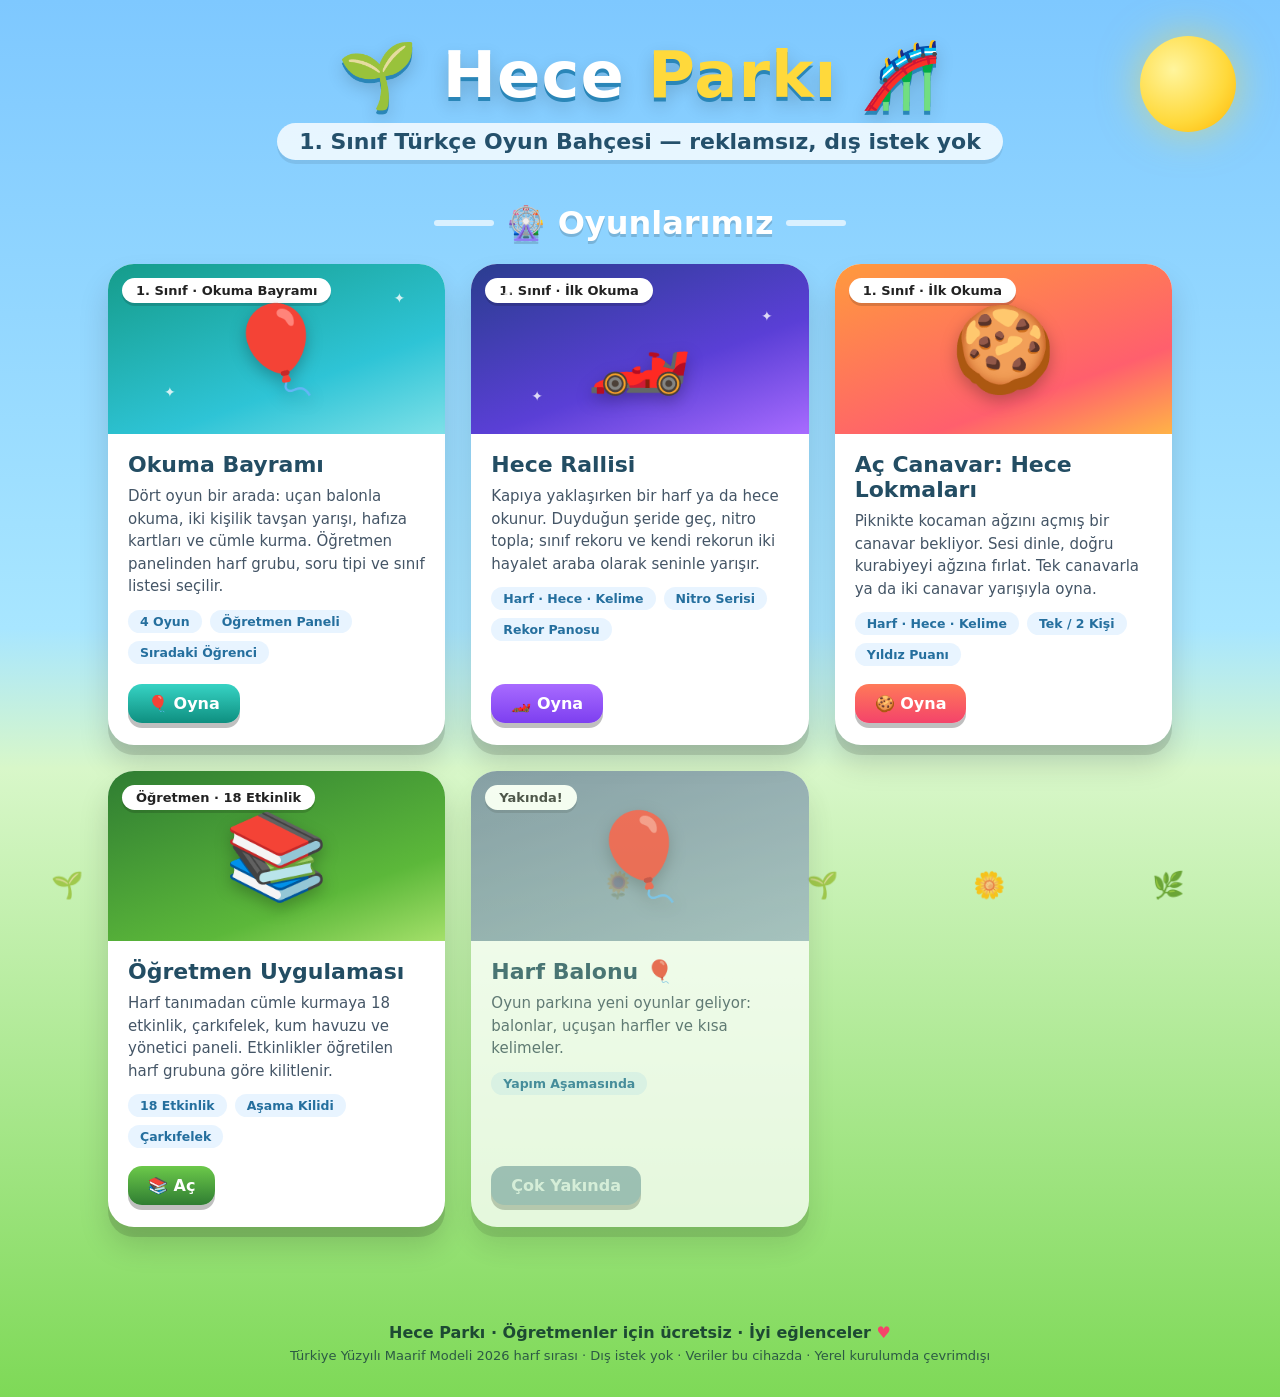
==== index.html @ dbef3a04 "Hece Parki 1.0: 18 etkinlik, statik site ve GitHub Pages" ====
<!DOCTYPE html>
<html lang="tr">
<head>
<meta charset="UTF-8">
<meta name="viewport" content="width=device-width, initial-scale=1.0">
<meta name="theme-color" content="#7ec8ff">
<link rel="stylesheet" href="assets/font.css">
<title>Hece Parkı — 1. Sınıf Türkçe Oyunları</title>
<style>
  :root{
    --gok:#7ec8ff; --gok2:#a8e6ff;
    --cimen:#7ed957; --cimen2:#5cb83a;
    --kirmizi:#ff5f6d; --sari:#ffd93b; --yesil:#4bd37b; --mor:#a86bff; --turkuaz:#2ec4d6;
    --koyu:#234d63;
  }
  *{margin:0;padding:0;box-sizing:border-box;-webkit-tap-highlight-color:transparent}
  html{scroll-behavior:smooth}
  body{
    font-family:var(--dik-temel,"Segoe UI",system-ui,-apple-system,"Noto Sans",sans-serif);
    background:linear-gradient(180deg,var(--gok) 0%,var(--gok2) 45%,#d8f7c9 55%,var(--cimen) 100%);
    min-height:100vh; color:var(--koyu); overflow-x:hidden;
  }
  /* Güneş ve bulutlar */
  .sun{position:fixed;top:36px;right:44px;width:96px;height:96px;border-radius:50%;
    background:radial-gradient(circle at 35% 35%,#fff59d,#ffd93b 60%,#ffb300);box-shadow:0 0 40px #ffd93b88;z-index:0;
    animation:spin 24s linear infinite}
  @keyframes spin{to{transform:rotate(360deg)}}
  .cloud{position:fixed;background:#fff;border-radius:60px;opacity:.9;z-index:0;animation:yuru linear infinite}
  .cloud::before,.cloud::after{content:"";position:absolute;background:#fff;border-radius:50%}
  .cloud.c1{width:120px;height:44px;top:70px;left:-140px;animation-duration:60s}
  .cloud.c1::before{width:60px;height:60px;top:-26px;left:18px}
  .cloud.c1::after{width:44px;height:44px;top:-18px;left:64px}
  .cloud.c2{width:90px;height:34px;top:150px;left:-120px;animation-duration:85s;transform:scale(.8)}
  .cloud.c2::before{width:44px;height:44px;top:-20px;left:14px}
  .cloud.c2::after{width:32px;height:32px;top:-14px;left:50px}
  @keyframes yuru{to{transform:translateX(calc(100vw + 160px))}}

  header{position:relative;z-index:2;text-align:center;padding:38px 16px 6px}
  .logo{font-size:clamp(38px,7vw,64px);font-weight:800;color:#fff;
    text-shadow:0 4px 0 #2a86b8,0 8px 18px rgba(0,0,0,.18);letter-spacing:1px}
  .logo span{color:var(--sari)}
  .slogan{font-size:clamp(16px,2.5vw,22px);color:#24506b;font-weight:600;background:#ffffffcc;
    display:inline-block;padding:6px 22px;border-radius:999px;box-shadow:0 4px 0 rgba(0,0,0,.08);margin-top:10px}

  main{position:relative;z-index:2;max-width:1100px;margin:0 auto;padding:30px 18px 70px}
  .section-title{display:flex;align-items:center;gap:12px;justify-content:center;margin:8px 0 22px}
  .section-title h2{font-size:clamp(22px,4vw,32px);color:#fff;text-shadow:0 3px 0 rgba(0,0,0,.15)}
  .section-title .cizgi{height:6px;width:60px;border-radius:3px;background:#ffffffaa}

  .kartlar{display:grid;grid-template-columns:repeat(auto-fit,minmax(300px,1fr));gap:26px}
  .oyun-karti{
    background:#fff;border-radius:26px;overflow:hidden;cursor:pointer;position:relative;
    box-shadow:0 10px 0 rgba(0,0,0,.12),0 18px 30px rgba(0,0,0,.15);
    transition:transform .18s ease, box-shadow .18s ease; text-decoration:none; color:inherit;
    display:flex;flex-direction:column}
  .oyun-karti:hover{transform:translateY(-8px) rotate(-.5deg);box-shadow:0 14px 0 rgba(0,0,0,.12),0 26px 40px rgba(0,0,0,.2)}
  .oyun-karti:active{transform:translateY(-2px)}
  .oyun-karti:focus-visible{outline:4px solid #1b6ca8;outline-offset:4px}
  .k-resim{height:170px;display:flex;align-items:center;justify-content:center;position:relative;overflow:hidden}
  .k-resim .gorsel{font-size:84px;filter:drop-shadow(0 6px 8px rgba(0,0,0,.25));transition:transform .25s}
  .oyun-karti:hover .gorsel{transform:scale(1.15) rotate(-6deg)}
  .k-roket{background:linear-gradient(160deg,#2a3d8f,#5a3fd6 60%,#a86bff)}
  .k-canavar{background:linear-gradient(160deg,#ff9a3d,#ff5f6d 70%,#ffb347)}
  .k-bayram{background:linear-gradient(160deg,#159c8a,#2ec4d6 65%,#7ee0e8)}
  .k-uygulama{background:linear-gradient(160deg,#2f7d32,#5cb83a 70%,#a4e06a)}
  .k-yakinda{background:linear-gradient(160deg,#6b8398,#9db4c4)}
  .roket-yildiz{position:absolute;color:#fff;font-size:14px;opacity:.8;animation:paril 2.4s ease-in-out infinite}
  @keyframes paril{0%,100%{opacity:.3;transform:scale(.7)}50%{opacity:1;transform:scale(1.2)}}
  .k-etiket{position:absolute;top:14px;left:14px;background:#fff;border-radius:999px;padding:5px 14px;
    font-weight:800;font-size:13px;color:#222;box-shadow:0 3px 0 rgba(0,0,0,.15)}
  .k-alt{padding:18px 20px 22px;flex:1;display:flex;flex-direction:column;gap:8px}
  .k-alt h3{font-size:22px;font-weight:800}
  .k-alt p{font-size:15px;line-height:1.5;color:#456}
  .k-ozellikler{display:flex;flex-wrap:wrap;gap:8px;margin-top:4px;list-style:none}
  .ozellik{background:#e8f4ff;color:#256f9e;border-radius:999px;padding:4px 12px;font-size:12.5px;font-weight:700}
  .k-alt .buton-yer{margin-top:auto;padding-top:10px}
  .mini-buton{display:inline-flex;align-items:center;gap:8px;border:none;border-radius:14px;
    padding:10px 20px;font-family:inherit;font-weight:800;font-size:16px;color:#fff;box-shadow:0 5px 0 rgba(0,0,0,.25)}
  .b-roket{background:linear-gradient(180deg,#a86bff,#7d3ff0)}
  .b-canavar{background:linear-gradient(180deg,#ff7a59,#f4436a)}
  .b-bayram{background:linear-gradient(180deg,#37d3c4,#0e8f80)}
  .b-uygulama{background:linear-gradient(180deg,#6cc94a,#2f7d32)}
  .b-soluk{background:#9db4c4;color:#e9f2f7}

  footer{position:relative;z-index:2;text-align:center;padding:26px 16px 34px;color:#1d4a33;font-weight:600}
  footer .kalp{color:#f4436a}
  footer .not{display:block;margin-top:6px;font-size:13px;font-weight:500;color:#2c5a44}
  .zemin-cimleri{position:fixed;bottom:0;left:0;right:0;height:56px;z-index:1;pointer-events:none}
  .cim{position:absolute;bottom:0;font-size:26px;opacity:.85}
  @media (prefers-reduced-motion: reduce){
    *,*::before,*::after{animation-duration:.001ms !important;animation-iteration-count:1 !important;transition-duration:.001ms !important}
    .sun,.cloud,.roket-yildiz{animation:none !important}
  }
</style>
</head>
<body>
  <div class="sun" aria-hidden="true"></div>
  <div class="cloud c1" aria-hidden="true"></div>
  <div class="cloud c2" aria-hidden="true"></div>
  <div class="zemin-cimleri" aria-hidden="true">
    <span class="cim" style="left:4%">🌱</span><span class="cim" style="left:16%">🌼</span>
    <span class="cim" style="left:31%">🌿</span><span class="cim" style="left:47%">🌻</span>
    <span class="cim" style="left:63%">🌱</span><span class="cim" style="left:76%">🌼</span>
    <span class="cim" style="left:90%">🌿</span>
  </div>

  <header>
    <div class="logo">🌱 Hece <span>Parkı</span> 🎢</div>
    <div class="slogan">1. Sınıf Türkçe Oyun Bahçesi — reklamsız, dış istek yok</div>
  </header>

  <main>
    <div class="section-title">
      <div class="cizgi" aria-hidden="true"></div><h2>🎡 Oyunlarımız</h2><div class="cizgi" aria-hidden="true"></div>
    </div>

    <div class="kartlar">
      <a class="oyun-karti" href="okuma-bayrami-1-sinif.html">
        <div class="k-resim k-bayram">
          <span class="k-etiket">1. Sınıf · Okuma Bayramı</span>
          <span class="roket-yildiz" style="top:26px;right:40px">✦</span>
          <span class="roket-yildiz" style="bottom:34px;left:56px">✦</span>
          <div class="gorsel">🎈</div>
        </div>
        <div class="k-alt">
          <h3>Okuma Bayramı</h3>
          <p>Dört oyun bir arada: uçan balonla okuma, iki kişilik tavşan yarışı, hafıza kartları ve cümle kurma. Öğretmen panelinden harf grubu, soru tipi ve sınıf listesi seçilir.</p>
          <ul class="k-ozellikler">
            <li class="ozellik">4 Oyun</li>
            <li class="ozellik">Öğretmen Paneli</li>
            <li class="ozellik">Sıradaki Öğrenci</li>
          </ul>
          <div class="buton-yer">
            <span class="mini-buton b-bayram">🎈 Oyna</span>
          </div>
        </div>
      </a>

      <a class="oyun-karti" href="oyunlar/hece-rallisi/index.html">
        <div class="k-resim k-roket">
          <span class="k-etiket">1. Sınıf · İlk Okuma</span>
          <span class="roket-yildiz" style="top:22px;left:30px">✦</span>
          <span class="roket-yildiz" style="top:44px;right:36px">✦</span>
          <span class="roket-yildiz" style="bottom:30px;left:60px">✦</span>
          <div class="gorsel">🏎️</div>
        </div>
        <div class="k-alt">
          <h3>Hece Rallisi</h3>
          <p>Kapıya yaklaşırken bir harf ya da hece okunur. Duyduğun şeride geç, nitro topla; sınıf rekoru ve kendi rekorun iki hayalet araba olarak seninle yarışır.</p>
          <ul class="k-ozellikler">
            <li class="ozellik">Harf · Hece · Kelime</li>
            <li class="ozellik">Nitro Serisi</li>
            <li class="ozellik">Rekor Panosu</li>
          </ul>
          <div class="buton-yer">
            <span class="mini-buton b-roket">🏎️ Oyna</span>
          </div>
        </div>
      </a>

      <a class="oyun-karti" href="oyunlar/ac-canavar/index.html">
        <div class="k-resim k-canavar">
          <span class="k-etiket">1. Sınıf · İlk Okuma</span>
          <div class="gorsel">🍪</div>
        </div>
        <div class="k-alt">
          <h3>Aç Canavar: Hece Lokmaları</h3>
          <p>Piknikte kocaman ağzını açmış bir canavar bekliyor. Sesi dinle, doğru kurabiyeyi ağzına fırlat. Tek canavarla ya da iki canavar yarışıyla oyna.</p>
          <ul class="k-ozellikler">
            <li class="ozellik">Harf · Hece · Kelime</li>
            <li class="ozellik">Tek / 2 Kişi</li>
            <li class="ozellik">Yıldız Puanı</li>
          </ul>
          <div class="buton-yer">
            <span class="mini-buton b-canavar">🍪 Oyna</span>
          </div>
        </div>
      </a>

      <a class="oyun-karti" href="uygulama/index.html">
        <div class="k-resim k-uygulama">
          <span class="k-etiket">Öğretmen · 18 Etkinlik</span>
          <div class="gorsel">📚</div>
        </div>
        <div class="k-alt">
          <h3>Öğretmen Uygulaması</h3>
          <p>Harf tanımadan cümle kurmaya 18 etkinlik, çarkıfelek, kum havuzu ve yönetici paneli. Etkinlikler öğretilen harf grubuna göre kilitlenir.</p>
          <ul class="k-ozellikler">
            <li class="ozellik">18 Etkinlik</li>
            <li class="ozellik">Aşama Kilidi</li>
            <li class="ozellik">Çarkıfelek</li>
          </ul>
          <div class="buton-yer">
            <span class="mini-buton b-uygulama">📚 Aç</span>
          </div>
        </div>
      </a>

      <div class="oyun-karti" style="opacity:.75;cursor:default">
        <div class="k-resim k-yakinda">
          <span class="k-etiket">Yakında!</span>
          <div class="gorsel">🎈</div>
        </div>
        <div class="k-alt">
          <h3>Harf Balonu 🎈</h3>
          <p>Oyun parkına yeni oyunlar geliyor: balonlar, uçuşan harfler ve kısa kelimeler.</p>
          <ul class="k-ozellikler">
            <li class="ozellik">Yapım Aşamasında</li>
          </ul>
          <div class="buton-yer">
            <span class="mini-buton b-soluk">Çok Yakında</span>
          </div>
        </div>
      </div>
    </div>
  </main>

  <footer>
    <p>Hece Parkı · Öğretmenler için ücretsiz · İyi eğlenceler <span class="kalp">♥</span></p>
    <span class="not">Türkiye Yüzyılı Maarif Modeli 2026 harf sırası · Dış istek yok · Veriler bu cihazda · Yerel kurulumda çevrimdışı</span>
  </footer>
</body>
</html>
---- assets/font.css ----
/* TTKB Dik Temel Abece — yerel kurulum için.
   Telif: Prof. Namık Kemal Sarıkavak / TTKB. Bu dosya fontu DAĞITMAZ;
   yalnızca kullanıcının cihazında kurulu fontu `local()` ile seçer.
   Font kurulu değilse sistem sans-serif fontuna düşer. */
@font-face{
  font-family:"TTKB Dik Temel Abece";
  src:local("TTKB Dik Temel Abece Body"),local("TTKB Dik Temel Abece");
  font-weight:400;
  font-style:normal;
  font-display:swap;
}
@font-face{
  font-family:"TTKB Dik Temel Abece";
  src:local("TTKB Dik Temel Abece"),local("TTKB Dik Temel Abece Bold");
  font-weight:600 900;
  font-style:normal;
  font-display:swap;
}
:root{
  --dik-temel:"TTKB Dik Temel Abece","Segoe UI",system-ui,-apple-system,"Noto Sans",sans-serif;
}
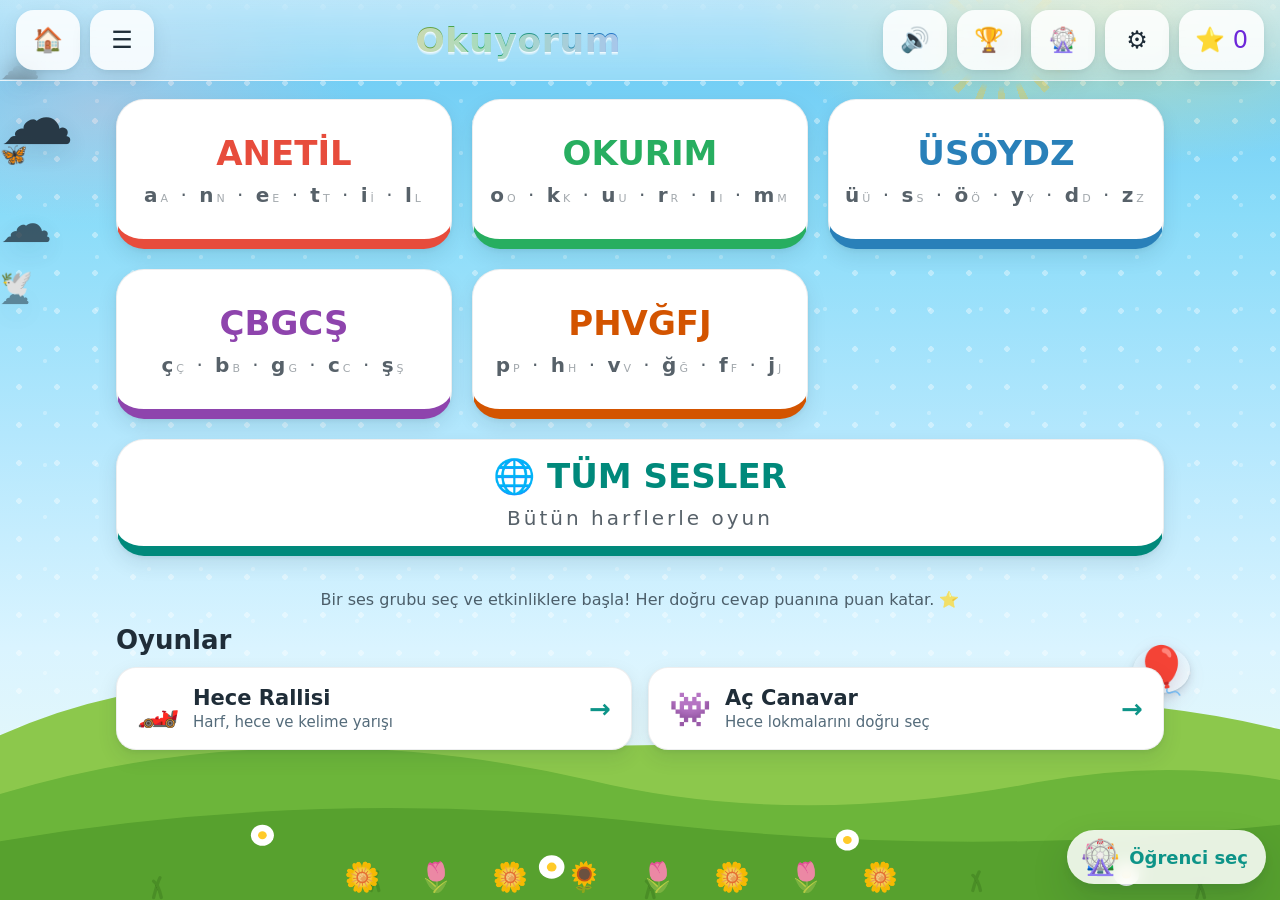
==== commit a9935c7d: "Ana site Okuyorum; Hece Rallisi ve Ac Canavar entegre edildi Kok index Okuyorum'a yonlendiriyor. Oku" ====
--- a/index.html
+++ b/index.html
@@ -1,223 +1,32 @@
 <!DOCTYPE html>
 <html lang="tr">
 <head>
-<meta charset="UTF-8">
-<meta name="viewport" content="width=device-width, initial-scale=1.0">
+<meta charset="utf-8">
+<meta name="viewport" content="width=device-width, initial-scale=1">
 <meta name="theme-color" content="#7ec8ff">
-<link rel="stylesheet" href="assets/font.css">
-<title>Hece Parkı — 1. Sınıf Türkçe Oyunları</title>
+<title>Hece Parkı — Okuyorum</title>
+<meta http-equiv="refresh" content="0; url=uygulama/index.html">
+<link rel="canonical" href="uygulama/index.html">
 <style>
-  :root{
-    --gok:#7ec8ff; --gok2:#a8e6ff;
-    --cimen:#7ed957; --cimen2:#5cb83a;
-    --kirmizi:#ff5f6d; --sari:#ffd93b; --yesil:#4bd37b; --mor:#a86bff; --turkuaz:#2ec4d6;
-    --koyu:#234d63;
-  }
-  *{margin:0;padding:0;box-sizing:border-box;-webkit-tap-highlight-color:transparent}
-  html{scroll-behavior:smooth}
-  body{
-    font-family:var(--dik-temel,"Segoe UI",system-ui,-apple-system,"Noto Sans",sans-serif);
-    background:linear-gradient(180deg,var(--gok) 0%,var(--gok2) 45%,#d8f7c9 55%,var(--cimen) 100%);
-    min-height:100vh; color:var(--koyu); overflow-x:hidden;
-  }
-  /* Güneş ve bulutlar */
-  .sun{position:fixed;top:36px;right:44px;width:96px;height:96px;border-radius:50%;
-    background:radial-gradient(circle at 35% 35%,#fff59d,#ffd93b 60%,#ffb300);box-shadow:0 0 40px #ffd93b88;z-index:0;
-    animation:spin 24s linear infinite}
-  @keyframes spin{to{transform:rotate(360deg)}}
-  .cloud{position:fixed;background:#fff;border-radius:60px;opacity:.9;z-index:0;animation:yuru linear infinite}
-  .cloud::before,.cloud::after{content:"";position:absolute;background:#fff;border-radius:50%}
-  .cloud.c1{width:120px;height:44px;top:70px;left:-140px;animation-duration:60s}
-  .cloud.c1::before{width:60px;height:60px;top:-26px;left:18px}
-  .cloud.c1::after{width:44px;height:44px;top:-18px;left:64px}
-  .cloud.c2{width:90px;height:34px;top:150px;left:-120px;animation-duration:85s;transform:scale(.8)}
-  .cloud.c2::before{width:44px;height:44px;top:-20px;left:14px}
-  .cloud.c2::after{width:32px;height:32px;top:-14px;left:50px}
-  @keyframes yuru{to{transform:translateX(calc(100vw + 160px))}}
-
-  header{position:relative;z-index:2;text-align:center;padding:38px 16px 6px}
-  .logo{font-size:clamp(38px,7vw,64px);font-weight:800;color:#fff;
-    text-shadow:0 4px 0 #2a86b8,0 8px 18px rgba(0,0,0,.18);letter-spacing:1px}
-  .logo span{color:var(--sari)}
-  .slogan{font-size:clamp(16px,2.5vw,22px);color:#24506b;font-weight:600;background:#ffffffcc;
-    display:inline-block;padding:6px 22px;border-radius:999px;box-shadow:0 4px 0 rgba(0,0,0,.08);margin-top:10px}
-
-  main{position:relative;z-index:2;max-width:1100px;margin:0 auto;padding:30px 18px 70px}
-  .section-title{display:flex;align-items:center;gap:12px;justify-content:center;margin:8px 0 22px}
-  .section-title h2{font-size:clamp(22px,4vw,32px);color:#fff;text-shadow:0 3px 0 rgba(0,0,0,.15)}
-  .section-title .cizgi{height:6px;width:60px;border-radius:3px;background:#ffffffaa}
-
-  .kartlar{display:grid;grid-template-columns:repeat(auto-fit,minmax(300px,1fr));gap:26px}
-  .oyun-karti{
-    background:#fff;border-radius:26px;overflow:hidden;cursor:pointer;position:relative;
-    box-shadow:0 10px 0 rgba(0,0,0,.12),0 18px 30px rgba(0,0,0,.15);
-    transition:transform .18s ease, box-shadow .18s ease; text-decoration:none; color:inherit;
-    display:flex;flex-direction:column}
-  .oyun-karti:hover{transform:translateY(-8px) rotate(-.5deg);box-shadow:0 14px 0 rgba(0,0,0,.12),0 26px 40px rgba(0,0,0,.2)}
-  .oyun-karti:active{transform:translateY(-2px)}
-  .oyun-karti:focus-visible{outline:4px solid #1b6ca8;outline-offset:4px}
-  .k-resim{height:170px;display:flex;align-items:center;justify-content:center;position:relative;overflow:hidden}
-  .k-resim .gorsel{font-size:84px;filter:drop-shadow(0 6px 8px rgba(0,0,0,.25));transition:transform .25s}
-  .oyun-karti:hover .gorsel{transform:scale(1.15) rotate(-6deg)}
-  .k-roket{background:linear-gradient(160deg,#2a3d8f,#5a3fd6 60%,#a86bff)}
-  .k-canavar{background:linear-gradient(160deg,#ff9a3d,#ff5f6d 70%,#ffb347)}
-  .k-bayram{background:linear-gradient(160deg,#159c8a,#2ec4d6 65%,#7ee0e8)}
-  .k-uygulama{background:linear-gradient(160deg,#2f7d32,#5cb83a 70%,#a4e06a)}
-  .k-yakinda{background:linear-gradient(160deg,#6b8398,#9db4c4)}
-  .roket-yildiz{position:absolute;color:#fff;font-size:14px;opacity:.8;animation:paril 2.4s ease-in-out infinite}
-  @keyframes paril{0%,100%{opacity:.3;transform:scale(.7)}50%{opacity:1;transform:scale(1.2)}}
-  .k-etiket{position:absolute;top:14px;left:14px;background:#fff;border-radius:999px;padding:5px 14px;
-    font-weight:800;font-size:13px;color:#222;box-shadow:0 3px 0 rgba(0,0,0,.15)}
-  .k-alt{padding:18px 20px 22px;flex:1;display:flex;flex-direction:column;gap:8px}
-  .k-alt h3{font-size:22px;font-weight:800}
-  .k-alt p{font-size:15px;line-height:1.5;color:#456}
-  .k-ozellikler{display:flex;flex-wrap:wrap;gap:8px;margin-top:4px;list-style:none}
-  .ozellik{background:#e8f4ff;color:#256f9e;border-radius:999px;padding:4px 12px;font-size:12.5px;font-weight:700}
-  .k-alt .buton-yer{margin-top:auto;padding-top:10px}
-  .mini-buton{display:inline-flex;align-items:center;gap:8px;border:none;border-radius:14px;
-    padding:10px 20px;font-family:inherit;font-weight:800;font-size:16px;color:#fff;box-shadow:0 5px 0 rgba(0,0,0,.25)}
-  .b-roket{background:linear-gradient(180deg,#a86bff,#7d3ff0)}
-  .b-canavar{background:linear-gradient(180deg,#ff7a59,#f4436a)}
-  .b-bayram{background:linear-gradient(180deg,#37d3c4,#0e8f80)}
-  .b-uygulama{background:linear-gradient(180deg,#6cc94a,#2f7d32)}
-  .b-soluk{background:#9db4c4;color:#e9f2f7}
-
-  footer{position:relative;z-index:2;text-align:center;padding:26px 16px 34px;color:#1d4a33;font-weight:600}
-  footer .kalp{color:#f4436a}
-  footer .not{display:block;margin-top:6px;font-size:13px;font-weight:500;color:#2c5a44}
-  .zemin-cimleri{position:fixed;bottom:0;left:0;right:0;height:56px;z-index:1;pointer-events:none}
-  .cim{position:absolute;bottom:0;font-size:26px;opacity:.85}
-  @media (prefers-reduced-motion: reduce){
-    *,*::before,*::after{animation-duration:.001ms !important;animation-iteration-count:1 !important;transition-duration:.001ms !important}
-    .sun,.cloud,.roket-yildiz{animation:none !important}
-  }
+  :root{--koyu:#234d63;--yesil:#1f7a4d;--sari:#f4b400}
+  *{box-sizing:border-box}
+  html,body{min-height:100%}
+  body{margin:0;padding:24px;display:grid;place-items:center;font-family:var(--dik-temel,"TTKB Dik Temel Abece","Segoe UI",Verdana,sans-serif);color:var(--koyu);background:linear-gradient(180deg,#7ec8ff 0%,#a8e6ff 45%,#d8f7c9 55%,#7ed957 100%)}
+  main{width:min(560px,100%);padding:clamp(24px,5vw,40px);text-align:center;background:#fff;border-radius:28px;box-shadow:0 18px 40px rgba(20,60,90,.18)}
+  .simge{font-size:clamp(48px,10vw,72px);line-height:1}
+  h1{font-size:clamp(26px,6vw,40px);margin:10px 0 8px}
+  p{font-size:clamp(17px,2.6vw,20px);line-height:1.55;margin:0 auto 18px;max-width:40ch}
+  a{display:inline-block;padding:14px 26px;border-radius:999px;background:var(--yesil);color:#fff;text-decoration:none;font-weight:700;font-size:19px}
+  a:focus-visible{outline:4px solid var(--sari);outline-offset:4px}
 </style>
 </head>
 <body>
-  <div class="sun" aria-hidden="true"></div>
-  <div class="cloud c1" aria-hidden="true"></div>
-  <div class="cloud c2" aria-hidden="true"></div>
-  <div class="zemin-cimleri" aria-hidden="true">
-    <span class="cim" style="left:4%">🌱</span><span class="cim" style="left:16%">🌼</span>
-    <span class="cim" style="left:31%">🌿</span><span class="cim" style="left:47%">🌻</span>
-    <span class="cim" style="left:63%">🌱</span><span class="cim" style="left:76%">🌼</span>
-    <span class="cim" style="left:90%">🌿</span>
-  </div>
-
-  <header>
-    <div class="logo">🌱 Hece <span>Parkı</span> 🎢</div>
-    <div class="slogan">1. Sınıf Türkçe Oyun Bahçesi — reklamsız, dış istek yok</div>
-  </header>
-
   <main>
-    <div class="section-title">
-      <div class="cizgi" aria-hidden="true"></div><h2>🎡 Oyunlarımız</h2><div class="cizgi" aria-hidden="true"></div>
-    </div>
-
-    <div class="kartlar">
-      <a class="oyun-karti" href="okuma-bayrami-1-sinif.html">
-        <div class="k-resim k-bayram">
-          <span class="k-etiket">1. Sınıf · Okuma Bayramı</span>
-          <span class="roket-yildiz" style="top:26px;right:40px">✦</span>
-          <span class="roket-yildiz" style="bottom:34px;left:56px">✦</span>
-          <div class="gorsel">🎈</div>
-        </div>
-        <div class="k-alt">
-          <h3>Okuma Bayramı</h3>
-          <p>Dört oyun bir arada: uçan balonla okuma, iki kişilik tavşan yarışı, hafıza kartları ve cümle kurma. Öğretmen panelinden harf grubu, soru tipi ve sınıf listesi seçilir.</p>
-          <ul class="k-ozellikler">
-            <li class="ozellik">4 Oyun</li>
-            <li class="ozellik">Öğretmen Paneli</li>
-            <li class="ozellik">Sıradaki Öğrenci</li>
-          </ul>
-          <div class="buton-yer">
-            <span class="mini-buton b-bayram">🎈 Oyna</span>
-          </div>
-        </div>
-      </a>
-
-      <a class="oyun-karti" href="oyunlar/hece-rallisi/index.html">
-        <div class="k-resim k-roket">
-          <span class="k-etiket">1. Sınıf · İlk Okuma</span>
-          <span class="roket-yildiz" style="top:22px;left:30px">✦</span>
-          <span class="roket-yildiz" style="top:44px;right:36px">✦</span>
-          <span class="roket-yildiz" style="bottom:30px;left:60px">✦</span>
-          <div class="gorsel">🏎️</div>
-        </div>
-        <div class="k-alt">
-          <h3>Hece Rallisi</h3>
-          <p>Kapıya yaklaşırken bir harf ya da hece okunur. Duyduğun şeride geç, nitro topla; sınıf rekoru ve kendi rekorun iki hayalet araba olarak seninle yarışır.</p>
-          <ul class="k-ozellikler">
-            <li class="ozellik">Harf · Hece · Kelime</li>
-            <li class="ozellik">Nitro Serisi</li>
-            <li class="ozellik">Rekor Panosu</li>
-          </ul>
-          <div class="buton-yer">
-            <span class="mini-buton b-roket">🏎️ Oyna</span>
-          </div>
-        </div>
-      </a>
-
-      <a class="oyun-karti" href="oyunlar/ac-canavar/index.html">
-        <div class="k-resim k-canavar">
-          <span class="k-etiket">1. Sınıf · İlk Okuma</span>
-          <div class="gorsel">🍪</div>
-        </div>
-        <div class="k-alt">
-          <h3>Aç Canavar: Hece Lokmaları</h3>
-          <p>Piknikte kocaman ağzını açmış bir canavar bekliyor. Sesi dinle, doğru kurabiyeyi ağzına fırlat. Tek canavarla ya da iki canavar yarışıyla oyna.</p>
-          <ul class="k-ozellikler">
-            <li class="ozellik">Harf · Hece · Kelime</li>
-            <li class="ozellik">Tek / 2 Kişi</li>
-            <li class="ozellik">Yıldız Puanı</li>
-          </ul>
-          <div class="buton-yer">
-            <span class="mini-buton b-canavar">🍪 Oyna</span>
-          </div>
-        </div>
-      </a>
-
-      <a class="oyun-karti" href="uygulama/index.html">
-        <div class="k-resim k-uygulama">
-          <span class="k-etiket">Öğretmen · 18 Etkinlik</span>
-          <div class="gorsel">📚</div>
-        </div>
-        <div class="k-alt">
-          <h3>Öğretmen Uygulaması</h3>
-          <p>Harf tanımadan cümle kurmaya 18 etkinlik, çarkıfelek, kum havuzu ve yönetici paneli. Etkinlikler öğretilen harf grubuna göre kilitlenir.</p>
-          <ul class="k-ozellikler">
-            <li class="ozellik">18 Etkinlik</li>
-            <li class="ozellik">Aşama Kilidi</li>
-            <li class="ozellik">Çarkıfelek</li>
-          </ul>
-          <div class="buton-yer">
-            <span class="mini-buton b-uygulama">📚 Aç</span>
-          </div>
-        </div>
-      </a>
-
-      <div class="oyun-karti" style="opacity:.75;cursor:default">
-        <div class="k-resim k-yakinda">
-          <span class="k-etiket">Yakında!</span>
-          <div class="gorsel">🎈</div>
-        </div>
-        <div class="k-alt">
-          <h3>Harf Balonu 🎈</h3>
-          <p>Oyun parkına yeni oyunlar geliyor: balonlar, uçuşan harfler ve kısa kelimeler.</p>
-          <ul class="k-ozellikler">
-            <li class="ozellik">Yapım Aşamasında</li>
-          </ul>
-          <div class="buton-yer">
-            <span class="mini-buton b-soluk">Çok Yakında</span>
-          </div>
-        </div>
-      </div>
-    </div>
+    <div class="simge" aria-hidden="true">🎓</div>
+    <h1>Okuyorum’a yönlendiriliyorsunuz</h1>
+    <p>Hece Parkı’nın ana uygulaması öğretmen uygulamasıdır. Otomatik açılmazsa aşağıdaki bağlantıyı kullanın.</p>
+    <a href="uygulama/index.html">🎓 Okuyorum’u aç</a>
   </main>
-
-  <footer>
-    <p>Hece Parkı · Öğretmenler için ücretsiz · İyi eğlenceler <span class="kalp">♥</span></p>
-    <span class="not">Türkiye Yüzyılı Maarif Modeli 2026 harf sırası · Dış istek yok · Veriler bu cihazda · Yerel kurulumda çevrimdışı</span>
-  </footer>
+  <script>location.replace("uygulama/index.html");</script>
 </body>
 </html>
